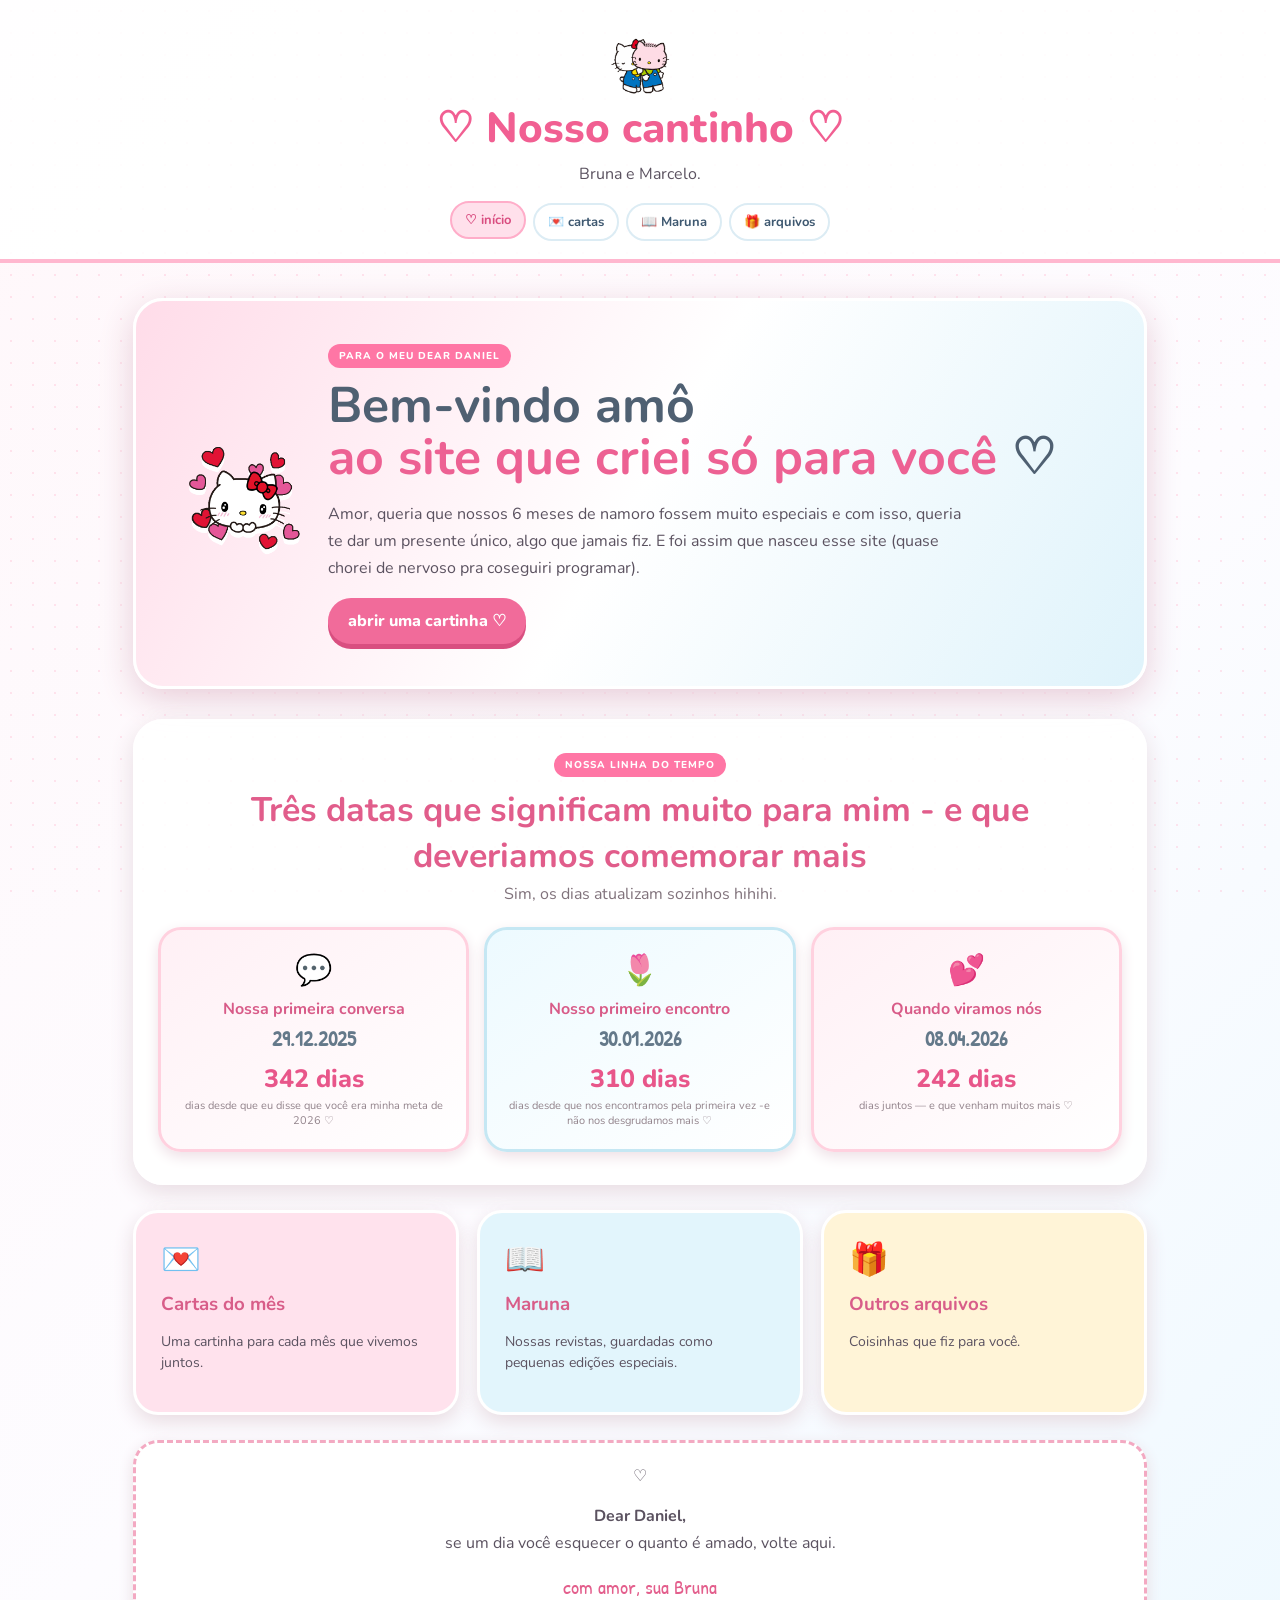
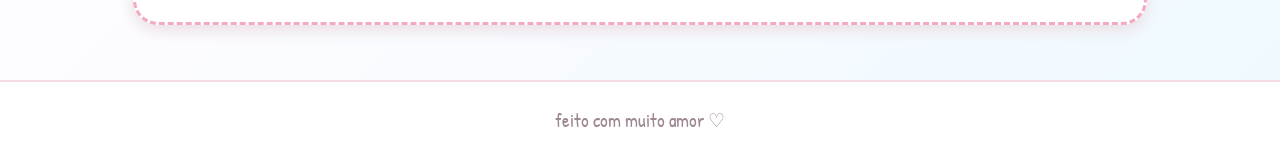
==== index.html @ 8f3caa93 "emoji" ====
<!DOCTYPE html>
<html lang="pt-BR">
<head>
<meta charset="UTF-8">
<meta name="viewport" content="width=device-width, initial-scale=1.0">
<title>♡ Nosso cantinho ♡</title>
<link rel="stylesheet" href="estilo.css">
</head>
<body>
<header class="topo">
  <img class="laço" src="ae6c1d613482c034c66774da8307ad07%2010.18.47.gif" alt="Hello Kitty e Dear Daniel" style="width:82px;height:auto;display:block;margin:0 auto 2px;">
  <h1>♡ Nosso cantinho ♡</h1>
  <p>Bruna e Marcelo.</p>
  <nav>
    <a class="ativo" href="index.html">♡ início</a>
    <a href="cartas.html">💌 cartas</a>
    <a href="maruna.html">📖 Maruna</a>
    <a href="arquivos.html">🎁 arquivos</a>
  </nav>
</header>

<main class="container">
  <section class="hero">
    <img class="hero-kitty" src="hellokittylove.gif" alt="Imagem animada" style="width:130px;height:auto;">
    <div>
      <span class="selo">PARA O MEU DEAR DANIEL</span>
      <h2>Bem-vindo amô<br><strong>ao site que criei só para você</strong> ♡</h2>
      <p>Amor, queria que nossos 6 meses de namoro fossem muito especiais e com isso, queria te dar um presente único, algo que jamais fiz. E foi assim que nasceu esse site (quase chorei de nervoso pra coseguiri programar).</p>
      <a class="botao" href="cartas.html">abrir uma cartinha ♡</a>
    </div>
  </section>

  <section class="contadores">
    <div class="contador-intro">
      <span class="selo">NOSSA LINHA DO TEMPO</span>
      <h2>Três datas que significam muito para mim - e que deveriamos comemorar mais</h2>
      <p>Sim, os dias atualizam sozinhos hihihi.</p>
    </div>
    <div class="contador-grid">
      <article class="contador">
        <span class="contador-icone">💬</span>
        <h3>Nossa primeira conversa</h3>
        <strong>29.12.2025</strong>
        <div class="tempo" data-start="2025-12-29T00:00:00-03:00"></div>
        <small>dias desde que eu disse que você era minha meta de 2026 ♡</small>
      </article>
      <article class="contador azul-contador">
        <span class="contador-icone">🌷</span>
        <h3>Nosso primeiro encontro</h3>
        <strong>30.01.2026</strong>
        <div class="tempo" data-start="2026-01-30T00:00:00-03:00"></div>
        <small>dias desde que nos encontramos pela primeira vez -e não nos desgrudamos mais ♡</small>
      </article>
      <article class="contador">
        <span class="contador-icone">💕</span>
        <h3>Quando viramos nós</h3>
        <strong>08.04.2026</strong>
        <div class="tempo" data-start="2026-04-08T00:00:00-03:00"></div>
        <small>dias juntos — e que venham muitos mais ♡</small>
      </article>
    </div>
  </section>

  <section class="grid-cards">
    <a class="card rosa" href="cartas.html"><span>💌</span><h3>Cartas do mês</h3><p>Uma cartinha para cada mês que vivemos juntos.</p></a>
    <a class="card azul" href="maruna.html"><span>📖</span><h3>Maruna</h3><p>Nossas revistas, guardadas como pequenas edições especiais.</p></a>
    <a class="card creme" href="arquivos.html"><span>🎁</span><h3>Outros arquivos</h3><p>Coisinhas que fiz para você.</p></a>
  </section>

  <section class="bilhetinho">
    <div class="sanrio-mini">♡</div>
    <p><strong>Dear Daniel,</strong><br>se um dia você esquecer o quanto é amado, volte aqui.</p>
    <span>com amor, sua Bruna</span>
  </section>
</main>
<footer>feito com muito amor ♡</footer>
<script src="script.js?v=2"></script>
</body>
</html>
---- estilo.css ----
@import url('https://fonts.googleapis.com/css2?family=Nunito:wght@400;600;700;800&family=Patrick+Hand&display=swap');

:root{
  --pink:#ffb7cf; --hot:#ff6f9f; --light:#fff6fa; --blue:#a9d9ef;
  --navy:#3e5870; --cream:#fff9e9; --ink:#5b5260; --white:#fff;
}
*{box-sizing:border-box}
body{margin:0;background:linear-gradient(135deg,#fff7fa,#fdfcff 55%,#eef9ff);color:var(--ink);font-family:'Nunito',sans-serif;min-height:100vh}
body:before{content:"";position:fixed;inset:0;pointer-events:none;opacity:.35;background-image:radial-gradient(#ffb7cf 1px,transparent 1px);background-size:22px 22px;z-index:-1}
.topo{text-align:center;padding:28px 15px 18px;background:rgba(255,255,255,.88);border-bottom:4px solid var(--pink);position:relative}
.topo h1{margin:0;color:#f15f92;font-size:clamp(25px,6vw,42px);font-weight:800}
.topo p{margin:6px auto 18px;max-width:650px}
.laço{font-size:35px;margin-bottom:2px}
nav{display:flex;justify-content:center;flex-wrap:wrap;gap:7px;max-width:1000px;margin:auto}
nav a{color:var(--navy);text-decoration:none;background:white;border:2px solid #dcecf4;border-radius:999px;padding:8px 13px;font-size:13px;font-weight:700;transition:.2s}
nav a:hover,nav a.ativo{background:#ffe0eb;border-color:#ffadc9;color:#d94d80;transform:translateY(-2px)}
.container{max-width:1050px;margin:auto;padding:35px 18px 55px}
.hero{background:linear-gradient(120deg,#ffdce9,#fff,#dff3fb);border:3px solid white;box-shadow:0 10px 35px #e8cdd8;border-radius:30px;padding:42px;display:grid;grid-template-columns:120px 1fr;gap:30px;align-items:center}
.hero-kitty{font-size:90px;text-align:center;filter:drop-shadow(0 5px 0 #fff)}
.selo{display:inline-block;background:#ff76a5;color:#fff;padding:5px 11px;border-radius:20px;font-size:10px;font-weight:800;letter-spacing:1px}
.hero h2{font-size:clamp(29px,5vw,50px);line-height:1.05;margin:12px 0;color:#4f6072}
.hero h2 strong{color:#ed6193}.hero p{max-width:650px;line-height:1.7}
.botao{display:inline-block;text-decoration:none;color:white;background:#f16b9a;border:0;border-radius:999px;padding:12px 20px;font-weight:800;box-shadow:0 5px 0 #d94f80;transition:.15s}.botao:hover{transform:translateY(2px);box-shadow:0 3px 0 #d94f80}.botao.pequeno{padding:9px 15px;font-size:13px}
.grid-cards{display:grid;grid-template-columns:repeat(3,1fr);gap:18px;margin-top:25px}
.card{text-decoration:none;color:var(--ink);padding:25px;border-radius:25px;border:3px solid white;box-shadow:0 7px 20px #e8dbe1;transition:.2s;min-height:175px}.card:hover{transform:translateY(-5px)}.card span{font-size:32px}.card h3{margin:10px 0 5px;color:#d85d89}.card p{font-size:14px;line-height:1.5}.rosa{background:#ffe2ed}.azul{background:#e2f5fc}.creme{background:#fff4d7}
.bilhetinho{margin-top:25px;background:#fff;border:3px dashed #f3a9c2;border-radius:25px;padding:22px;text-align:center;box-shadow:0 5px 15px #eadde2}.bilhetinho p{line-height:1.7}.bilhetinho span{font-family:'Patrick Hand';font-size:20px;color:#e35e8c}
.titulo-pagina{text-align:center;margin-bottom:28px}.titulo-pagina span{font-size:42px}.titulo-pagina h2{margin:4px 0;color:#e25b8b;font-size:35px}.titulo-pagina p{margin:4px 0}
.cartas-grid,.revistas-grid{display:grid;grid-template-columns:repeat(2,1fr);gap:20px}
.carta,.revista{background:#fff;border:3px solid #ffd1e0;border-radius:25px;padding:25px;box-shadow:0 7px 20px #eadde2;position:relative}.carta:after{content:"♡";position:absolute;right:20px;top:15px;color:#ffadc8;font-size:30px}.carta h3{color:#e05b89}.bloqueado{color:#aaa;font-size:13px}
.capa-placeholder{height:250px;border-radius:18px;background:linear-gradient(150deg,#ffb7cf,#fff0f6);display:grid;place-items:center;text-align:center;color:#d94f80;font-weight:800;font-size:30px;letter-spacing:3px;margin-bottom:15px}.capa-placeholder small{font-size:13px;letter-spacing:2px}.capa-placeholder.azulc{background:linear-gradient(150deg,#a9d9ef,#effaff);color:#557b94}
.lista-arquivos{display:grid;gap:15px}.arquivo{display:flex;align-items:center;gap:16px;text-decoration:none;color:var(--ink);background:white;border:3px solid #e8d7df;border-radius:22px;padding:18px;box-shadow:0 5px 15px #eee}.arquivo>span{font-size:35px}.arquivo div{flex:1}.arquivo strong{display:block;color:#d75a87}.arquivo small{display:block;margin-top:3px;color:#999}.arquivo b{color:#ff78a7;font-size:25px}
.galeria{columns:3 220px;column-gap:16px}.galeria figure{break-inside:avoid;margin:0 0 16px;background:#fff;padding:9px;border-radius:18px;box-shadow:0 6px 16px #e5dce0;border:2px solid #fff}.galeria img{display:block;width:100%;min-height:180px;object-fit:cover;border-radius:12px;background:#fce8ef}.galeria figcaption{font-family:'Patrick Hand';font-size:18px;color:#d45d86;padding:8px 5px}
.passeios{display:grid;gap:18px}.passeio{display:grid;grid-template-columns:75px 1fr;gap:20px;align-items:center;background:white;border:3px solid #d9edf5;border-radius:25px;padding:20px;box-shadow:0 5px 15px #e2eaee}.numero{width:65px;height:65px;border-radius:50%;display:grid;place-items:center;background:#b8e0ef;color:#466b80;font-weight:800;font-size:22px}.passeio h3{margin:0;color:#d75a87}.passeio p{margin:6px 0}
.amores{display:grid;grid-template-columns:repeat(2,1fr);gap:15px}.amores div{background:#fff;border:3px solid #ffd5e2;border-radius:20px;padding:20px;color:#d75a87;font-weight:700;box-shadow:0 4px 12px #eee}.carta-final{margin:25px auto 0;max-width:650px;background:linear-gradient(135deg,#fff,#ffe7ef);border:3px dashed #f29fbd;border-radius:30px;text-align:center;padding:30px;box-shadow:0 7px 20px #ecdde2}.carta-final h3{color:#e15888;font-size:25px}.carta-final p{line-height:1.7}.carta-final strong{font-family:'Patrick Hand';font-size:24px;color:#df5e8a}
.dica{margin-top:25px;background:#fffbe8;border:2px dashed #ead48b;border-radius:18px;padding:15px;line-height:1.5;font-size:14px}.dica code{background:#fff0b8;padding:2px 5px;border-radius:5px}
footer{text-align:center;padding:25px;color:#9d8792;background:#fff;border-top:2px solid #f7dbe5;font-family:'Patrick Hand';font-size:19px}
@media(max-width:750px){.hero{grid-template-columns:1fr;padding:28px 22px;text-align:center}.hero-kitty{font-size:65px}.grid-cards{grid-template-columns:1fr}.cartas-grid,.revistas-grid,.amores{grid-template-columns:1fr}.container{padding-top:25px}.topo{padding-top:20px}nav a{font-size:12px;padding:7px 10px}.passeio{grid-template-columns:55px 1fr}.numero{width:52px;height:52px;font-size:18px}}

.contadores{margin:30px 0 5px;background:rgba(255,255,255,.88);border:3px solid white;border-radius:30px;padding:30px 22px;box-shadow:0 8px 25px #e8dce2;text-align:center}
.contador-intro h2{color:#e15d8b;margin:10px 0 4px;font-size:clamp(24px,4vw,34px)}
.contador-intro p{margin:0 0 22px;color:#80727b}
.contador-grid{display:grid;grid-template-columns:repeat(3,1fr);gap:15px}
.contador{background:linear-gradient(145deg,#fff0f5,#fff);border:3px solid #ffd1df;border-radius:23px;padding:20px 13px;box-shadow:0 5px 14px #eee0e6}
.contador.azul-contador{background:linear-gradient(145deg,#edfaff,#fff);border-color:#c5e7f3}
.contador-icone{font-size:30px;display:block}
.contador h3{color:#d85b88;font-size:16px;margin:7px 0 4px}
.contador strong{font-family:'Patrick Hand';font-size:21px;color:#64798a}
.contador .tempo{margin:12px 0 5px;color:#e8568a;font-size:25px;font-weight:800;line-height:1.15}
.contador small{font-size:11px;color:#93848c;display:block;line-height:1.35}
@media(max-width:750px){.contador-grid{grid-template-columns:1fr}.contadores{padding:25px 15px}}
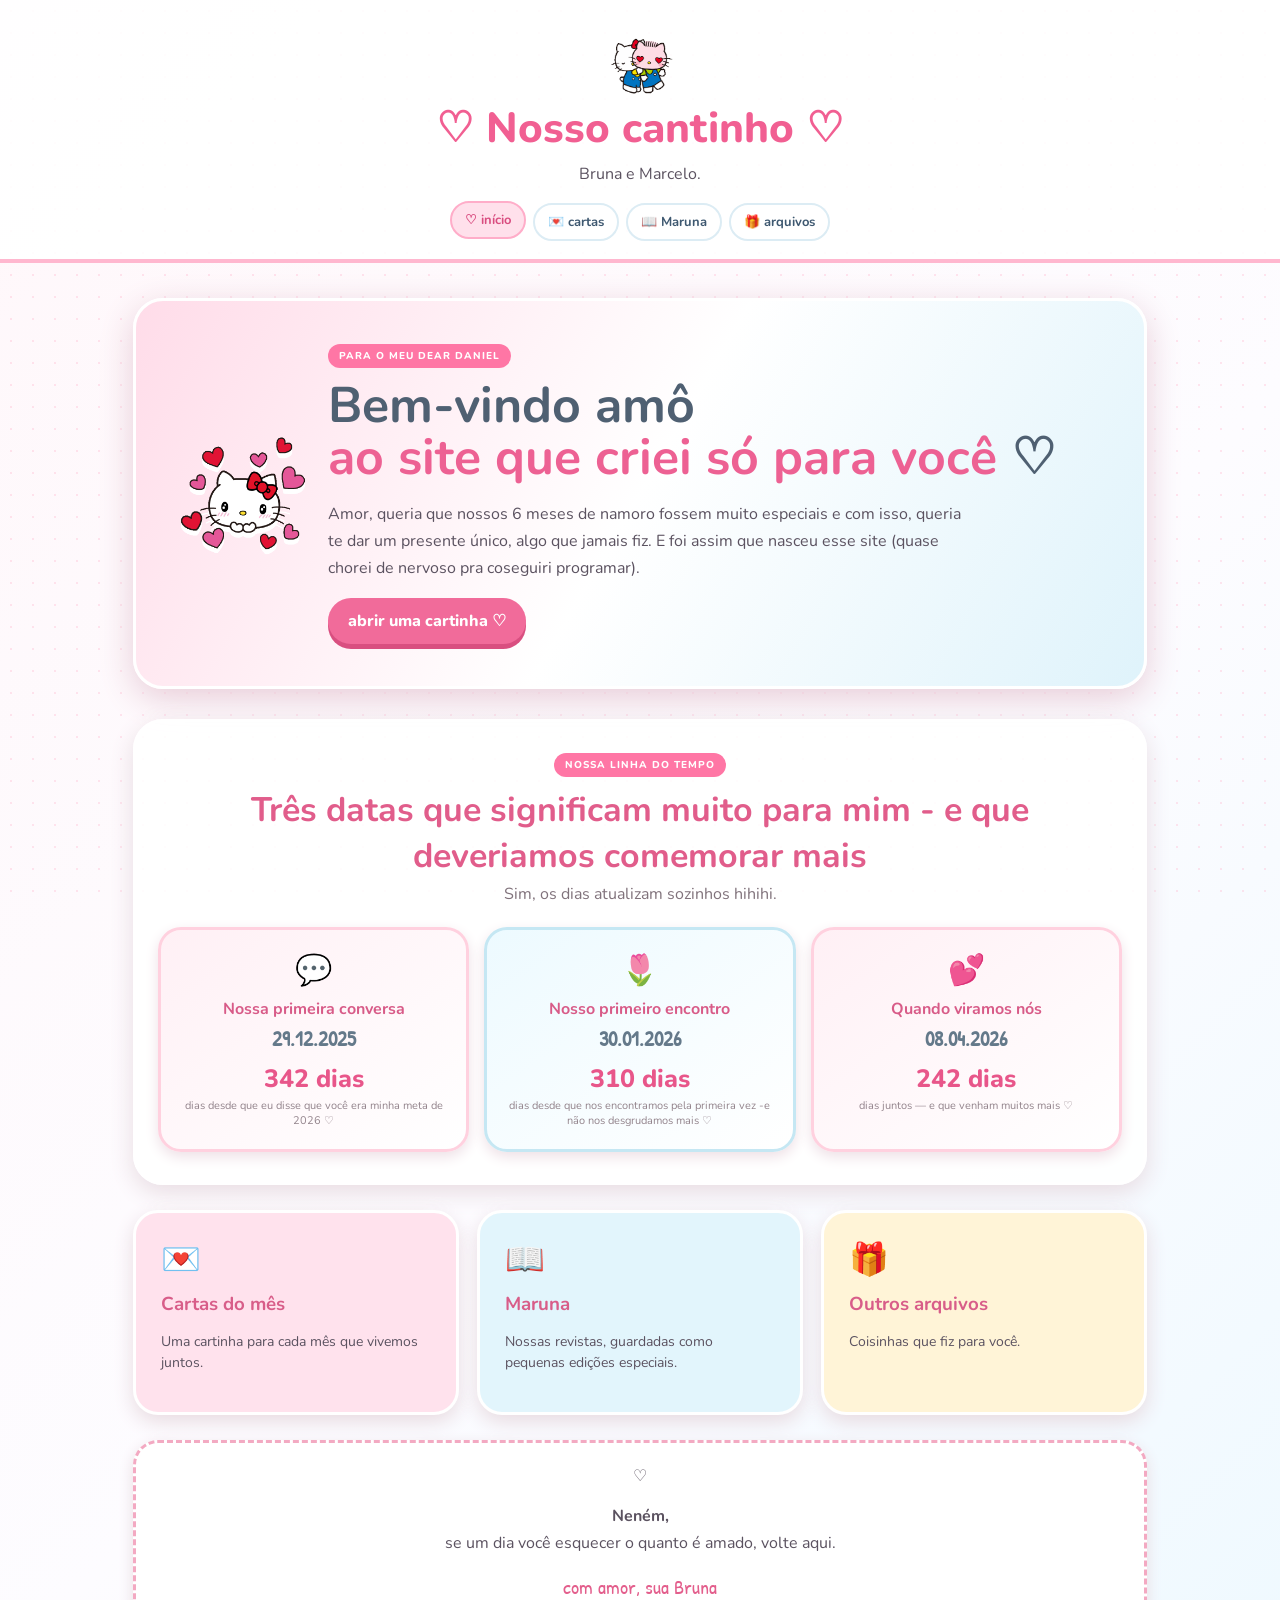
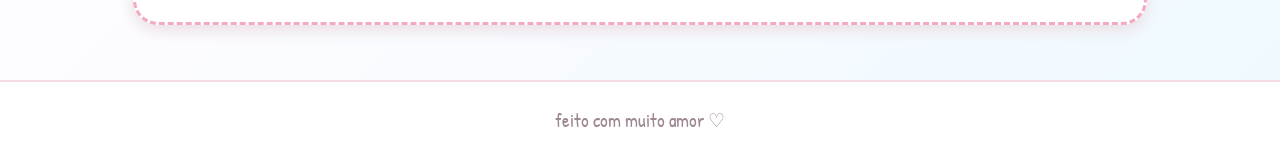
==== commit d9f6d383: "Update index.html" ====
--- a/index.html
+++ b/index.html
@@ -70,7 +70,7 @@
 
   <section class="bilhetinho">
     <div class="sanrio-mini">♡</div>
-    <p><strong>Dear Daniel,</strong><br>se um dia você esquecer o quanto é amado, volte aqui.</p>
+    <p><strong>Neném,</strong><br>se um dia você esquecer o quanto é amado, volte aqui.</p>
     <span>com amor, sua Bruna</span>
   </section>
 </main>
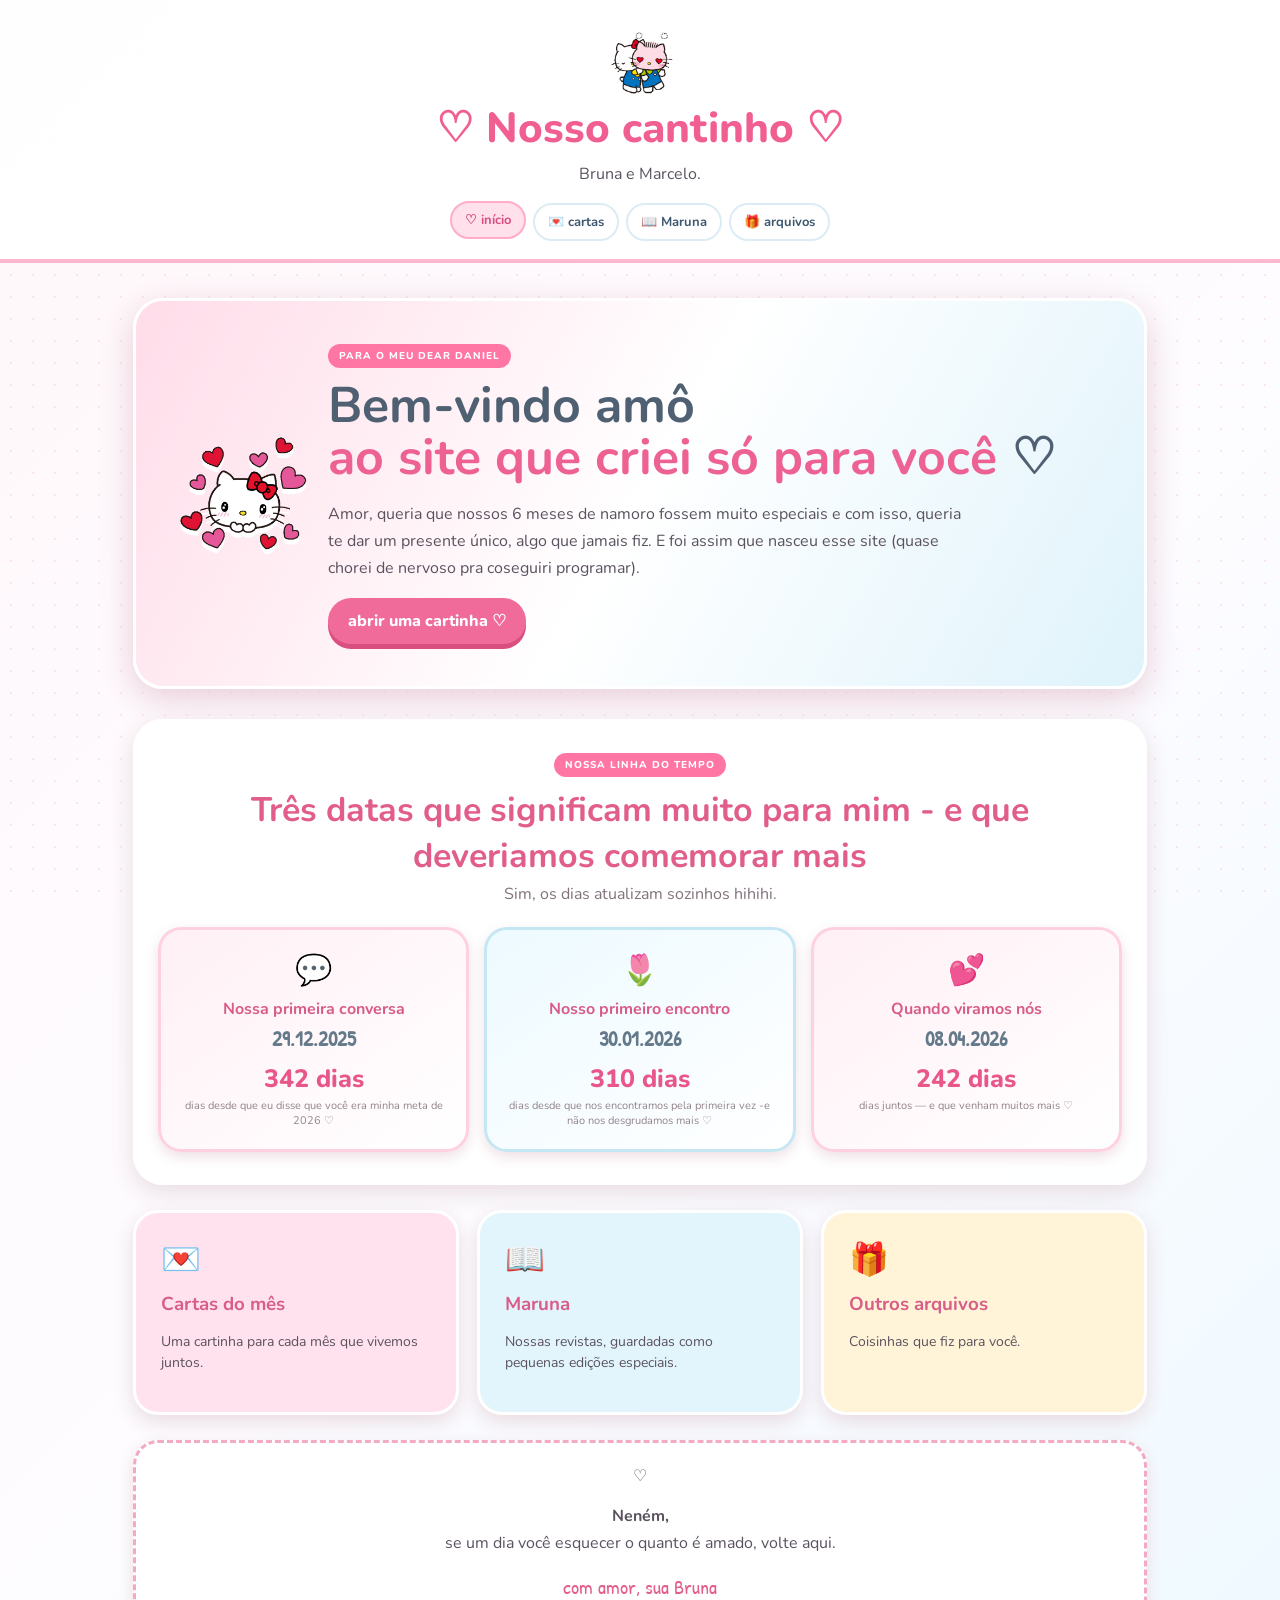
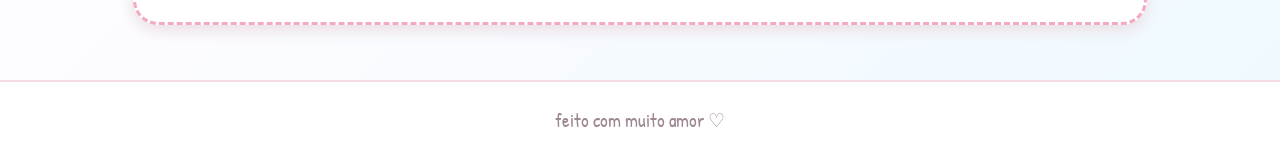
==== commit d054fb11: "Título" ====
--- a/index.html
+++ b/index.html
@@ -4,7 +4,7 @@
 <head>
 <meta charset="UTF-8">
 <meta name="viewport" content="width=device-width, initial-scale=1.0">
-<title>♡ Nosso cantinho ♡</title>
+<title>♡ Maruna ♡</title>
 <link rel="stylesheet" href="estilo.css">
 </head>
 <body>
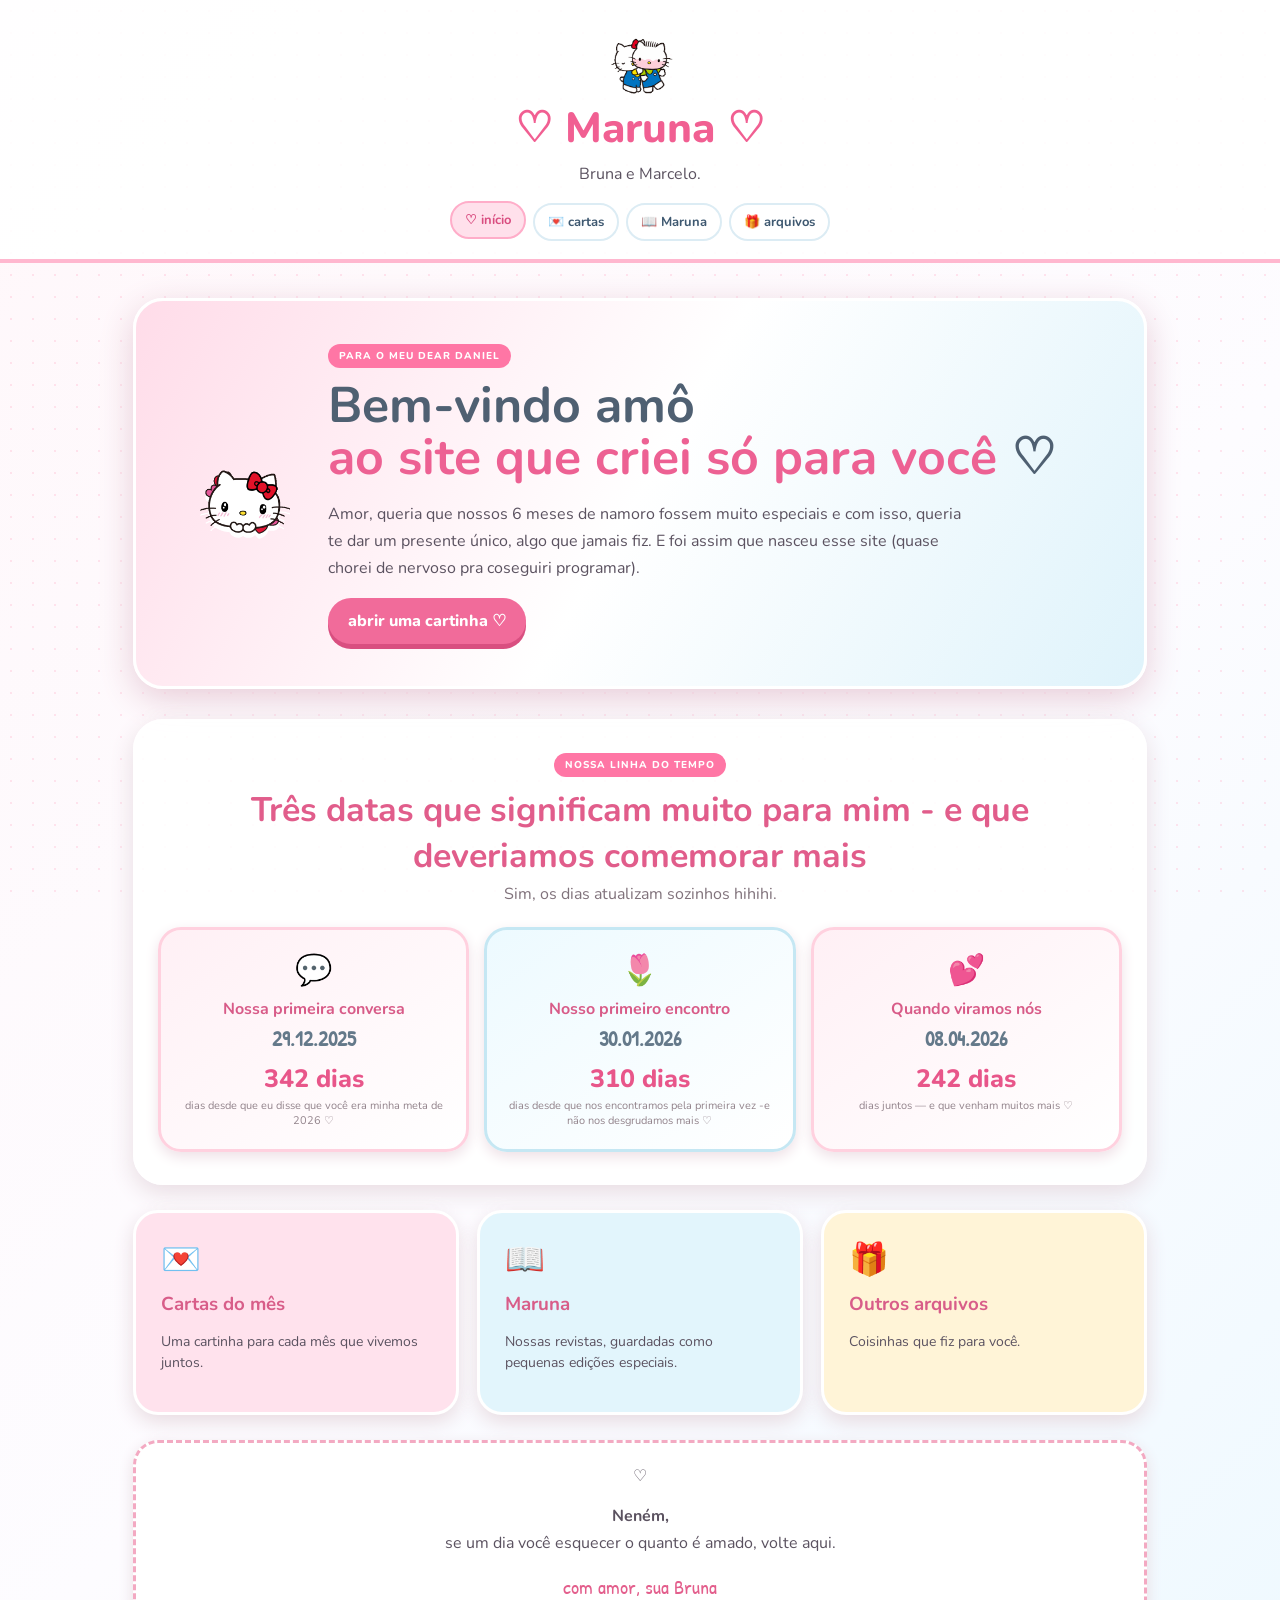
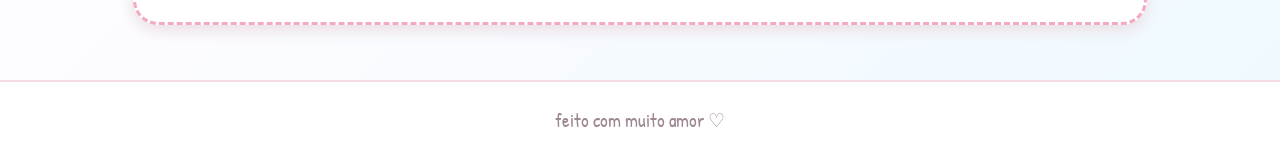
==== commit b66782e8: "Update index.html" ====
--- a/index.html
+++ b/index.html
@@ -10,7 +10,7 @@
 <body>
 <header class="topo">
   <img class="laço" src="ae6c1d613482c034c66774da8307ad07%2010.18.47.gif" alt="Hello Kitty e Dear Daniel" style="width:82px;height:auto;display:block;margin:0 auto 2px;">
-  <h1>♡ Nosso cantinho ♡</h1>
+  <h1>♡ Maruna ♡</h1>
   <p>Bruna e Marcelo.</p>
   <nav>
     <a class="ativo" href="index.html">♡ início</a>
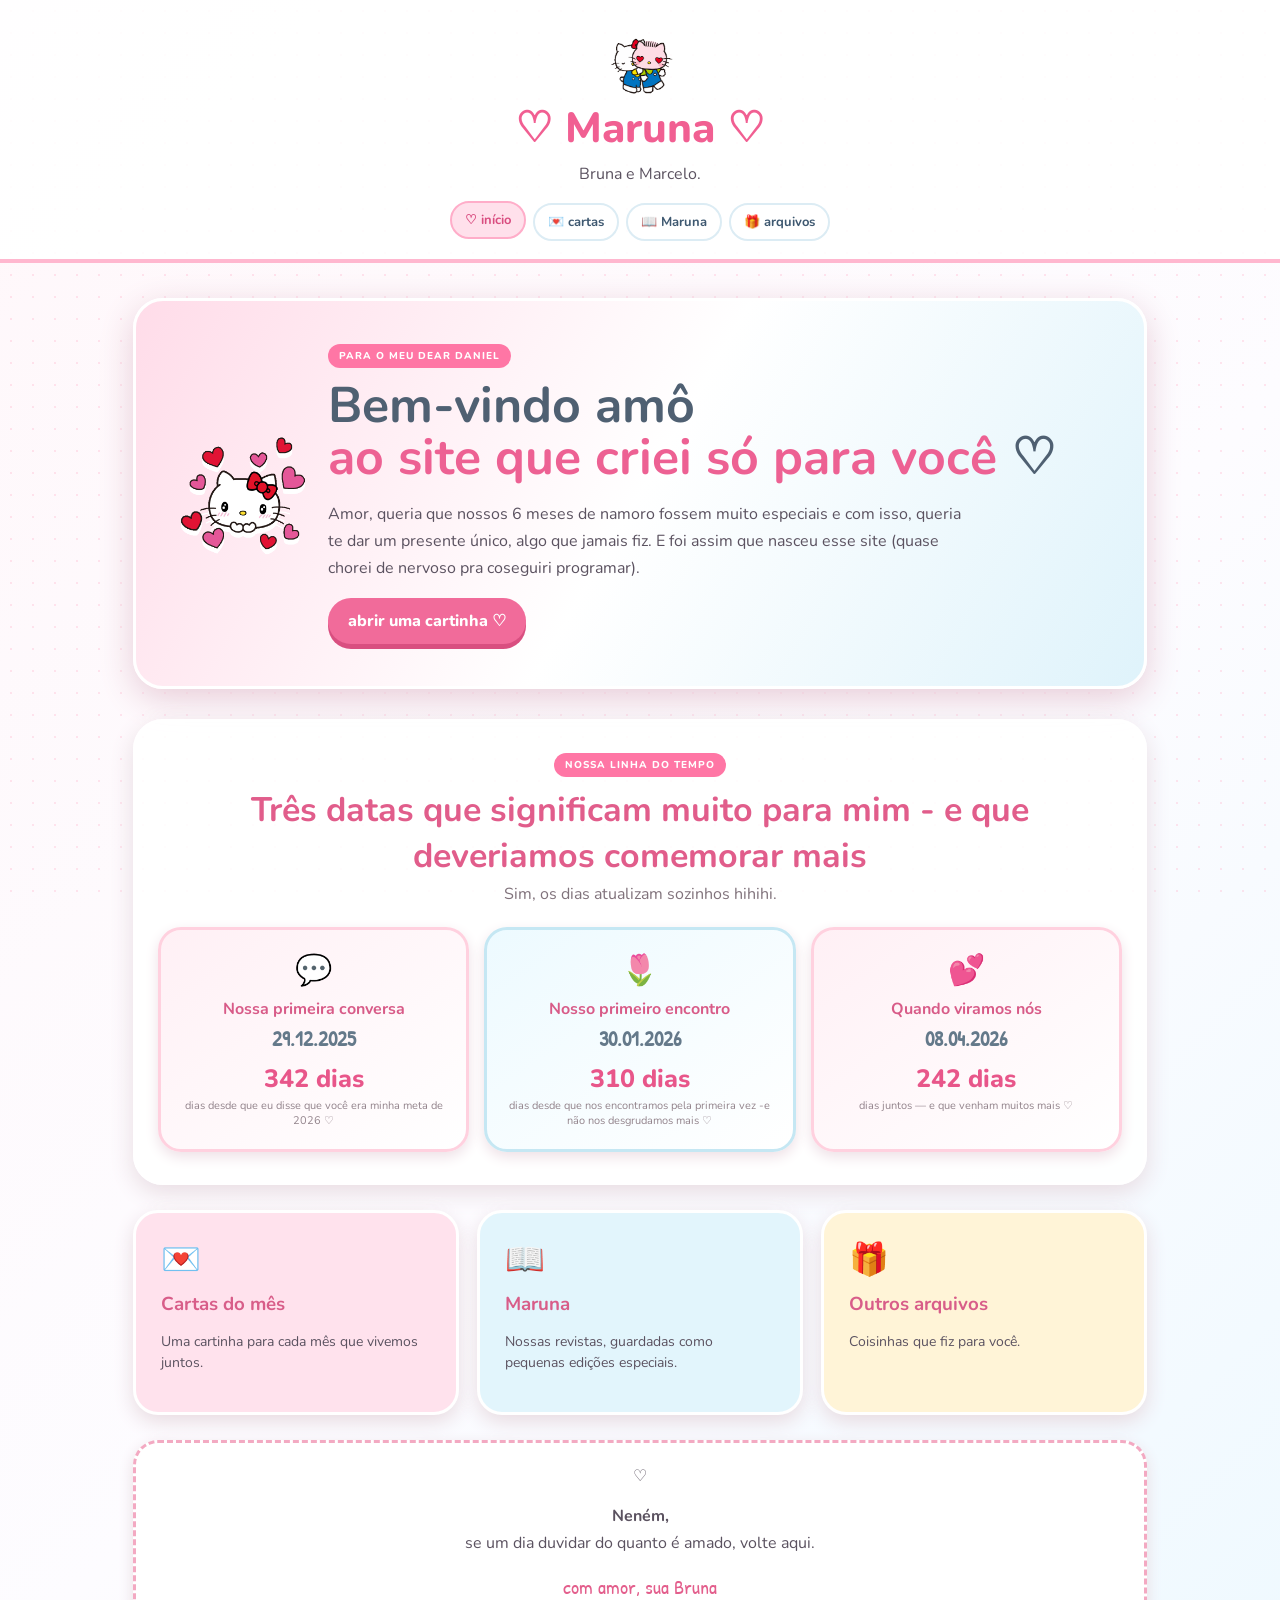
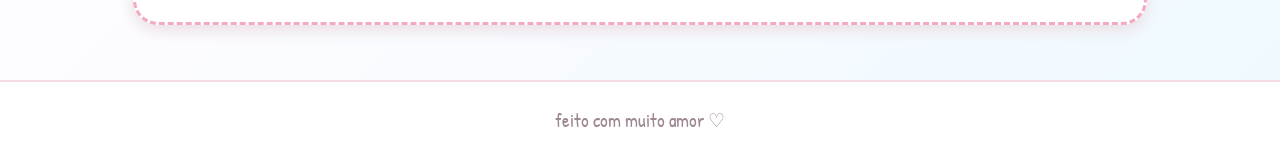
==== commit 7e6f1bb3: "Update index.html" ====
--- a/index.html
+++ b/index.html
@@ -70,7 +70,7 @@
 
   <section class="bilhetinho">
     <div class="sanrio-mini">♡</div>
-    <p><strong>Neném,</strong><br>se um dia você esquecer o quanto é amado, volte aqui.</p>
+    <p><strong>Neném,</strong><br>se um dia duvidar do quanto é amado, volte aqui.</p>
     <span>com amor, sua Bruna</span>
   </section>
 </main>
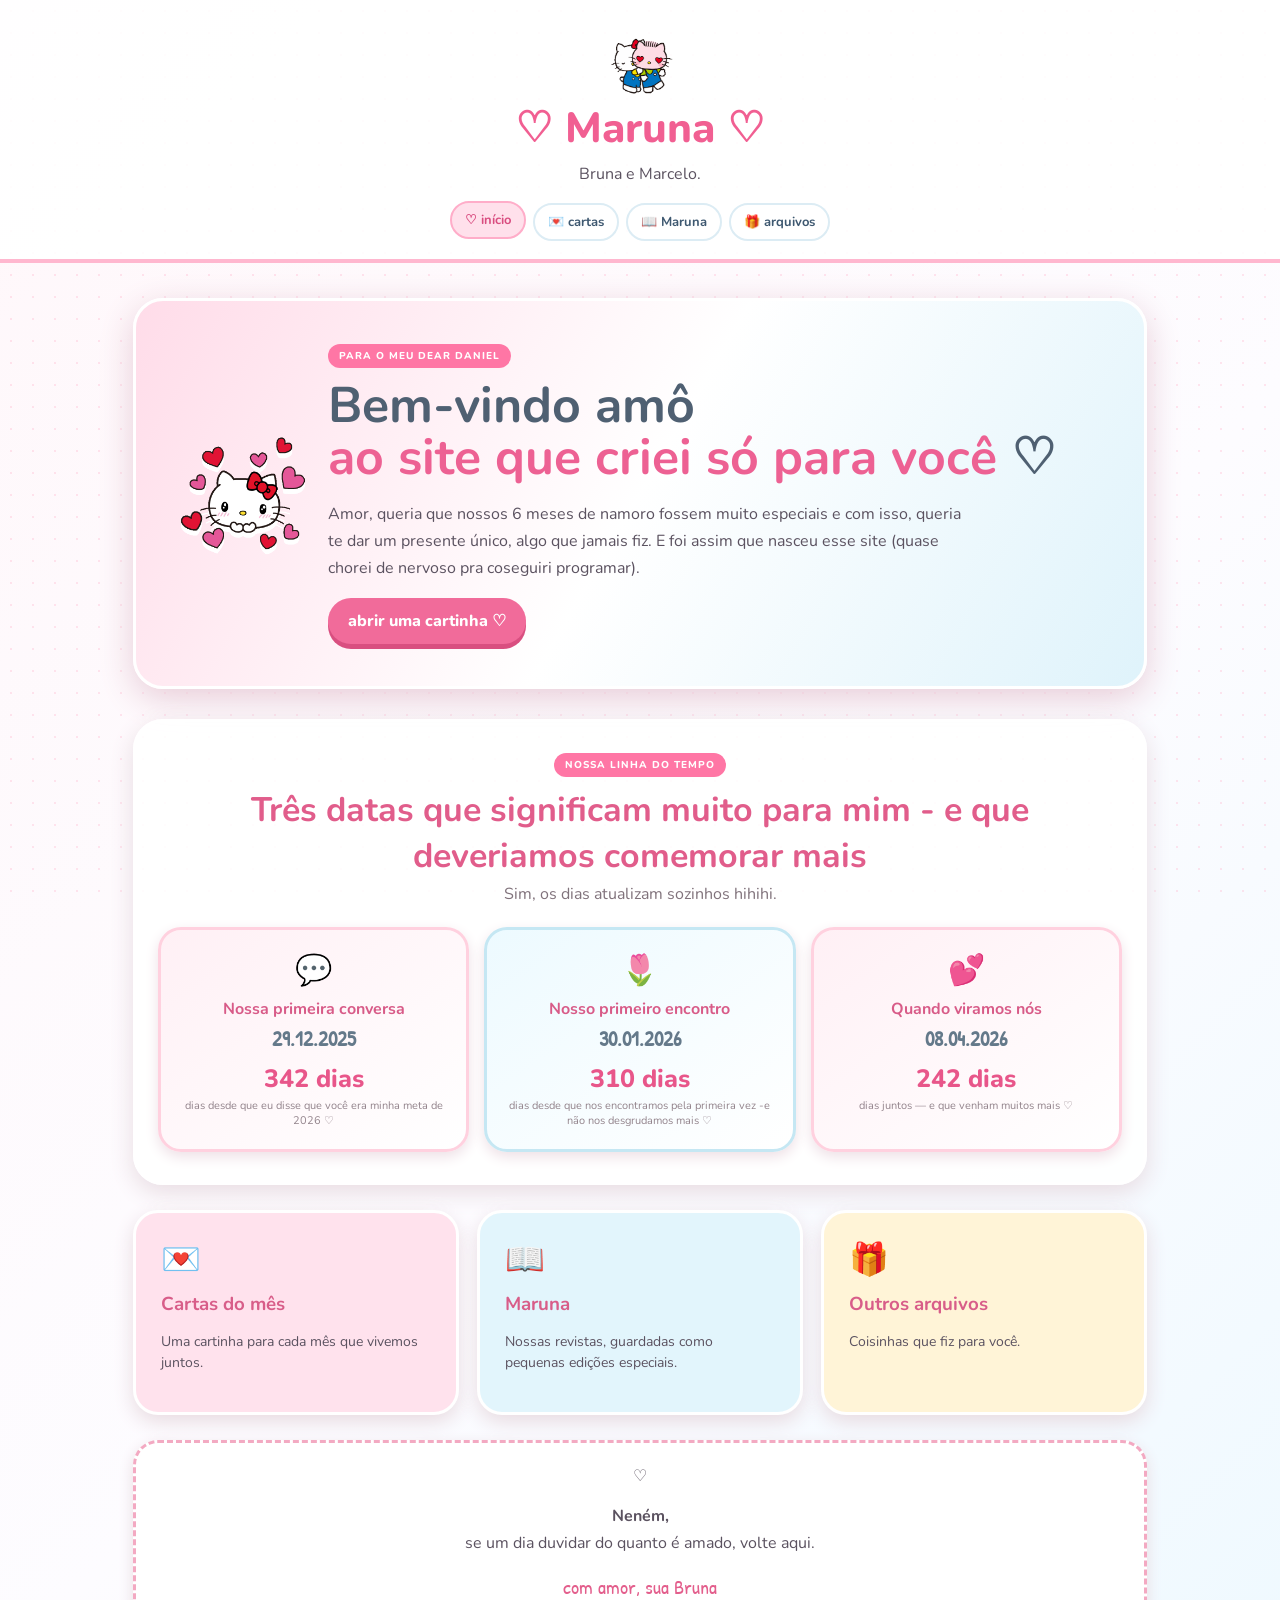
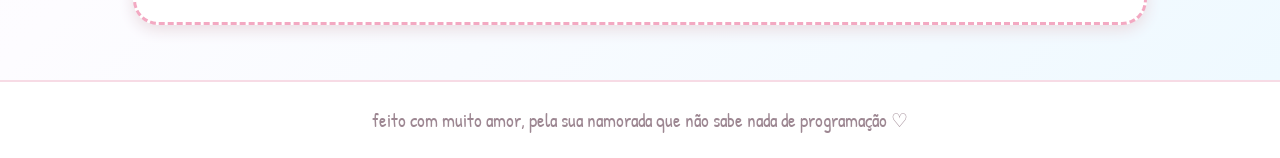
==== commit 369725a6: "Update index.html" ====
--- a/index.html
+++ b/index.html
@@ -74,7 +74,7 @@
     <span>com amor, sua Bruna</span>
   </section>
 </main>
-<footer>feito com muito amor ♡</footer>
+<footer>feito com muito amor, pela sua namorada que não sabe nada de programação ♡</footer>
 <script src="script.js?v=2"></script>
 </body>
 </html>
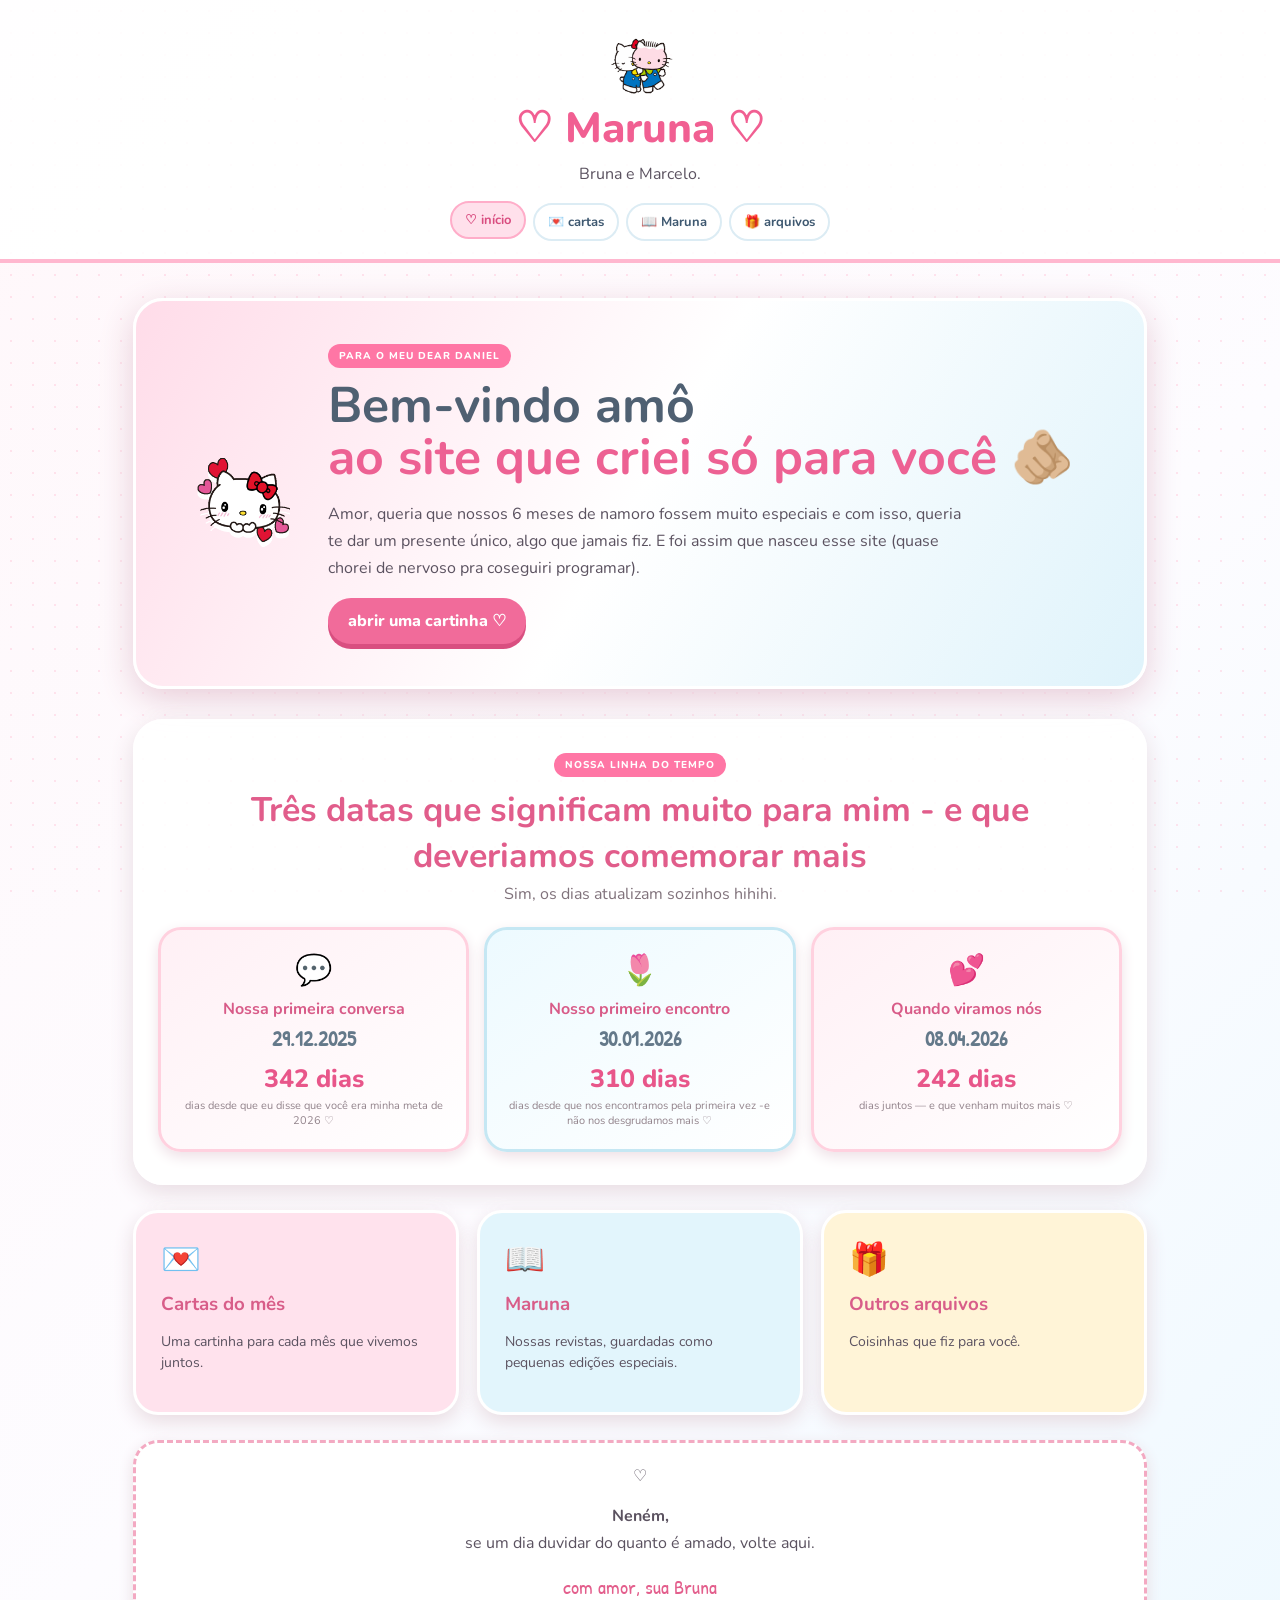
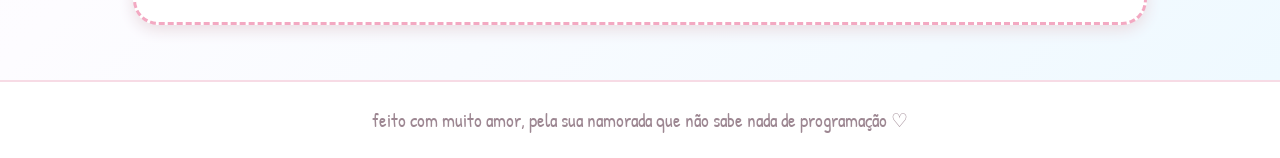
==== commit 5909de3b: "Update index.html" ====
--- a/index.html
+++ b/index.html
@@ -25,7 +25,7 @@
     <img class="hero-kitty" src="hellokittylove.gif" alt="Imagem animada" style="width:130px;height:auto;">
     <div>
       <span class="selo">PARA O MEU DEAR DANIEL</span>
-      <h2>Bem-vindo amô<br><strong>ao site que criei só para você</strong> ♡</h2>
+      <h2>Bem-vindo amô<br><strong>ao site que criei só para você</strong> 🫵🏼</h2>
       <p>Amor, queria que nossos 6 meses de namoro fossem muito especiais e com isso, queria te dar um presente único, algo que jamais fiz. E foi assim que nasceu esse site (quase chorei de nervoso pra coseguiri programar).</p>
       <a class="botao" href="cartas.html">abrir uma cartinha ♡</a>
     </div>
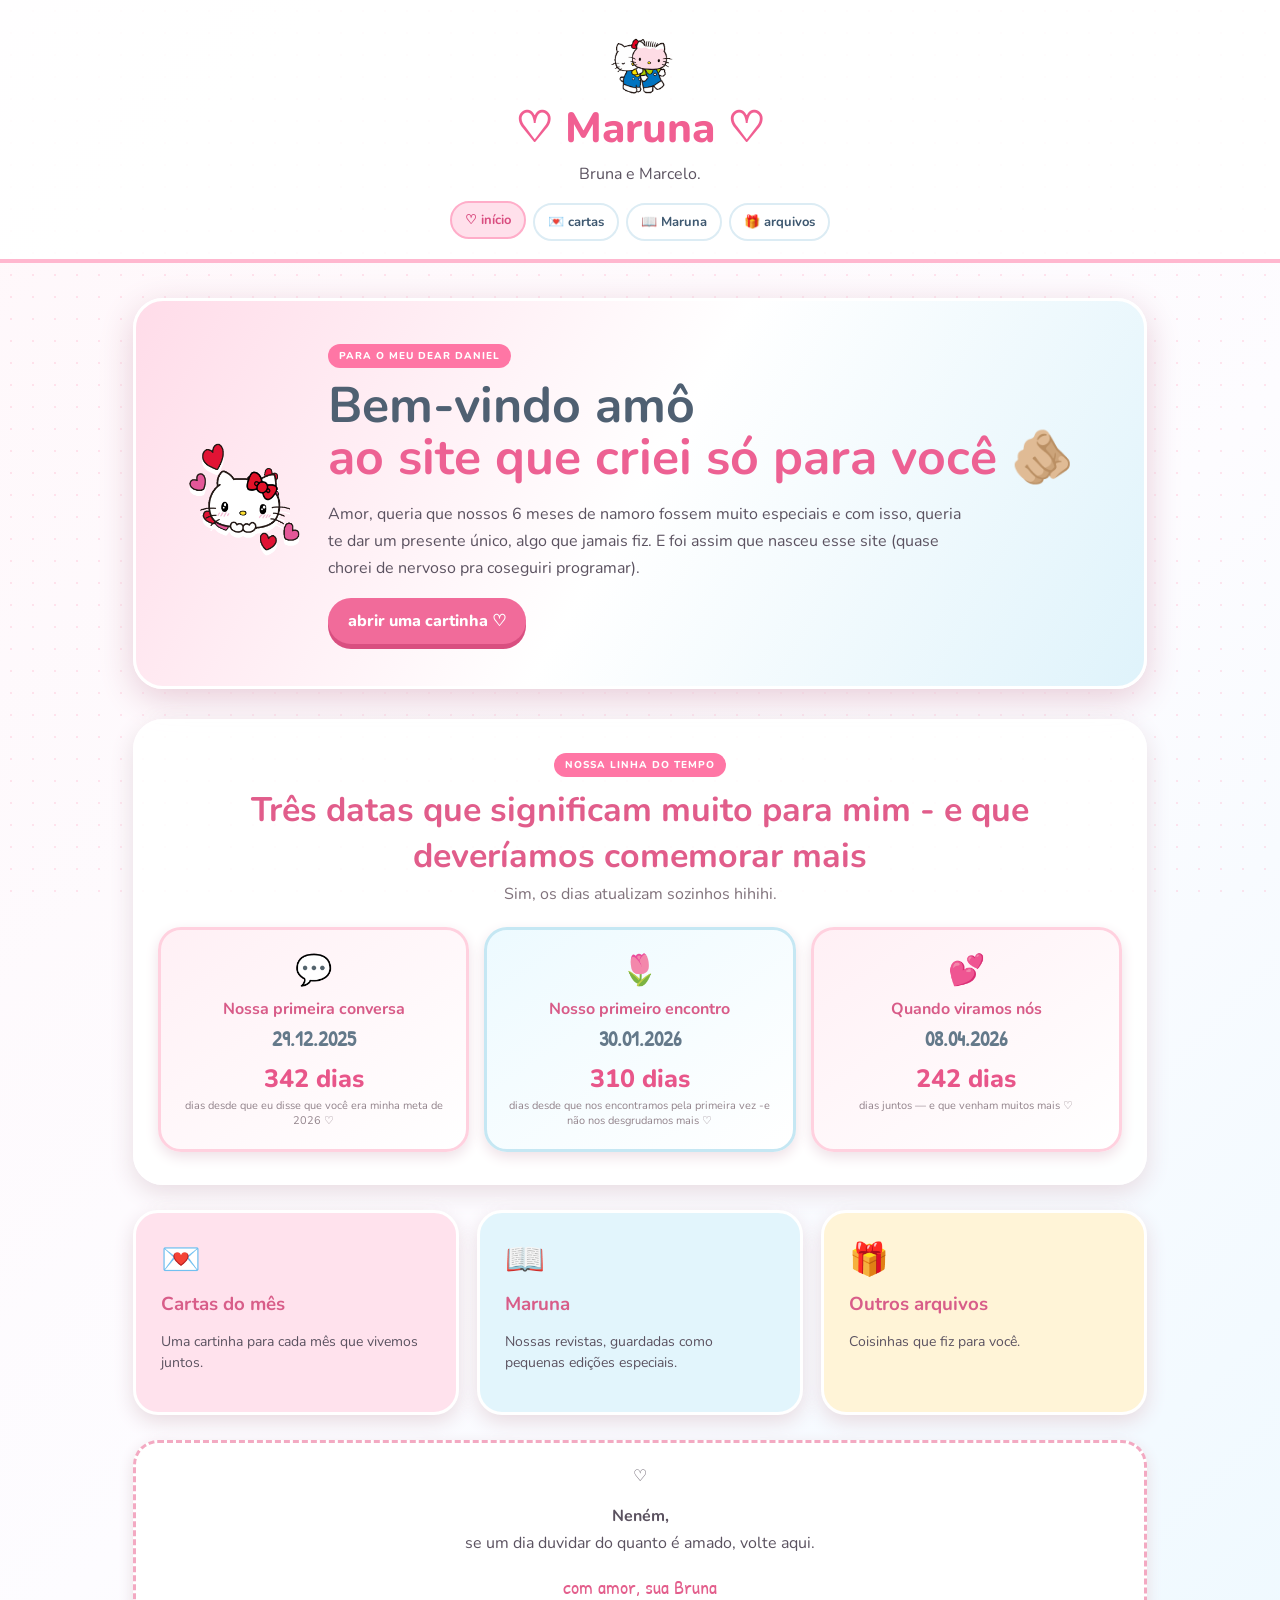
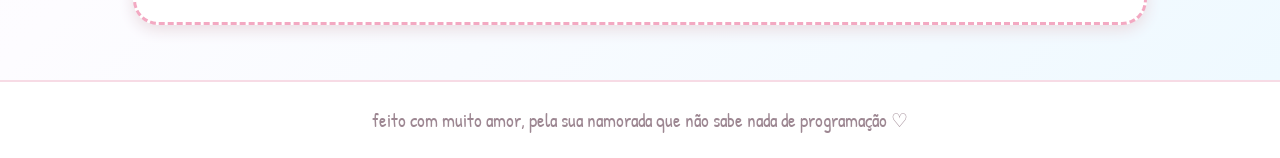
==== commit 6c21f4cd: "Update index.html" ====
--- a/index.html
+++ b/index.html
@@ -34,7 +34,7 @@
   <section class="contadores">
     <div class="contador-intro">
       <span class="selo">NOSSA LINHA DO TEMPO</span>
-      <h2>Três datas que significam muito para mim - e que deveriamos comemorar mais</h2>
+      <h2>Três datas que significam muito para mim - e que deveríamos comemorar mais</h2>
       <p>Sim, os dias atualizam sozinhos hihihi.</p>
     </div>
     <div class="contador-grid">
